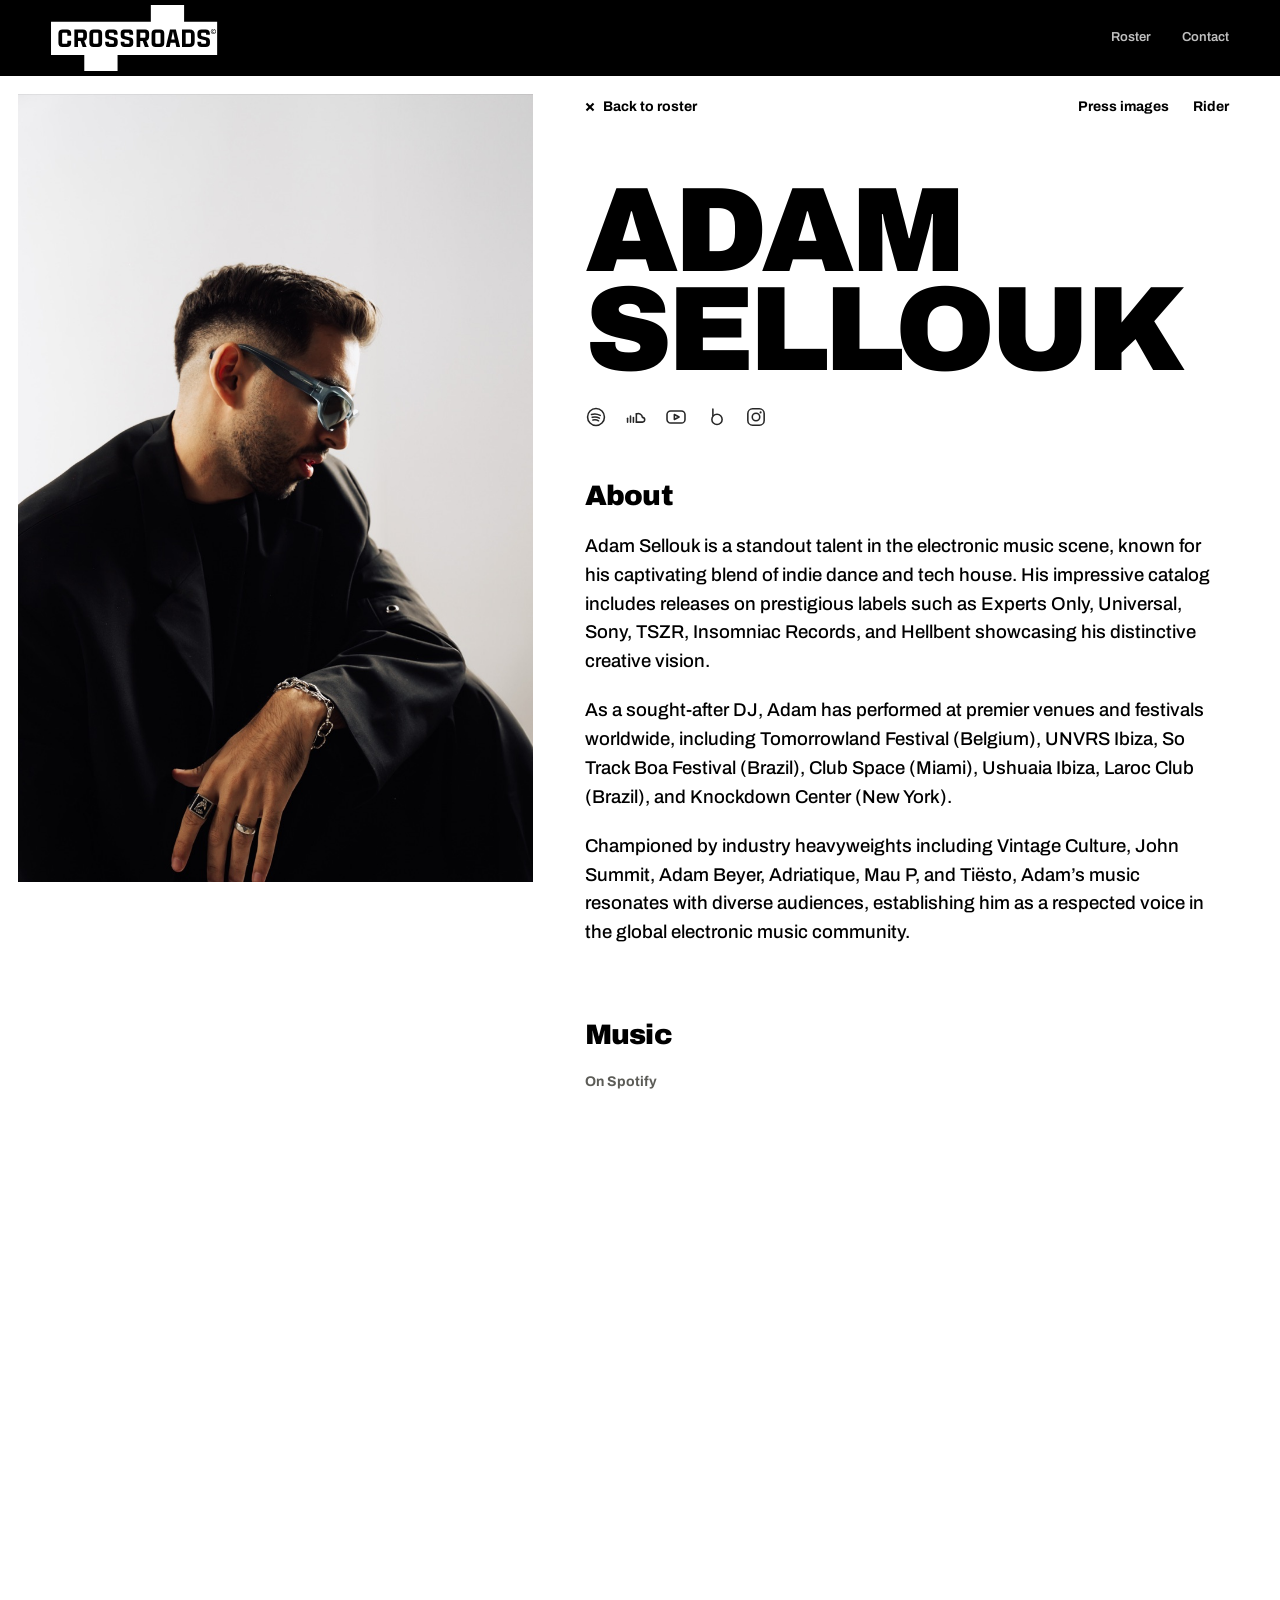
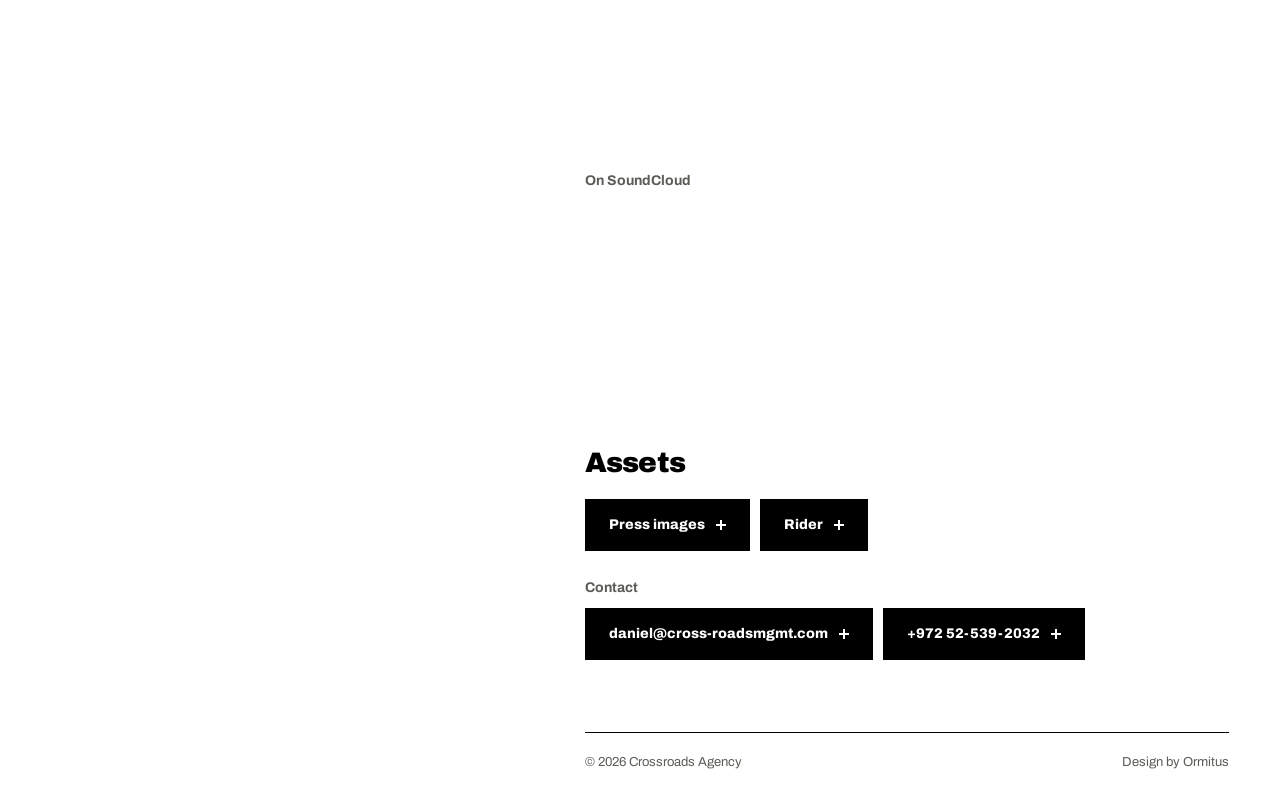
==== adam/index.html @ 52658d1e "Add files via upload" ====
<!DOCTYPE html>
<html lang="en" dir="ltr">
<head>
<meta charset="UTF-8">
<meta name="viewport" content="width=device-width, initial-scale=1">
<title>Adam Sellouk — CrossRoads</title>
<meta name="description" content="Adam Sellouk — press kit. Indie dance and tech house, released on Experts Only, Universal, Sony, TSZR, Insomniac Records and Hellbent.">
<link rel="canonical" href="https://cross-roadsmgmt.com/adam/">
<link rel="icon" href="/favicon.svg" type="image/svg+xml">
<link rel="apple-touch-icon" href="/apple-touch-icon.png">
<meta name="theme-color" content="#000000">

<meta property="og:type" content="profile">
<meta property="og:site_name" content="CrossRoads">
<meta property="og:title" content="Adam Sellouk — CrossRoads">
<meta property="og:description" content="Indie dance and tech house">
<meta property="og:url" content="https://cross-roadsmgmt.com/adam/">
<meta property="og:image" content="https://cross-roadsmgmt.com/og-adam.png">
<meta property="og:image:width" content="1200">
<meta property="og:image:height" content="630">
<meta name="twitter:card" content="summary_large_image">
<meta name="twitter:title" content="Adam Sellouk — CrossRoads">
<meta name="twitter:description" content="Indie dance and tech house">
<meta name="twitter:image" content="https://cross-roadsmgmt.com/og-adam.png">

<link rel="preconnect" href="https://fonts.googleapis.com">
<link rel="preconnect" href="https://fonts.gstatic.com" crossorigin>
<link href="https://fonts.googleapis.com/css2?family=Archivo:wdth,wght@62..125,400..900&display=swap" rel="stylesheet">
<link rel="stylesheet" href="/assets/site.css">
</head>
<body>

<header class="hdr">
  <a href="/" class="hdr__logo" aria-label="Crossroads home">
    <svg viewBox="0 0 1920 768" fill="currentColor" aria-hidden="true"><use href="/assets/sprite.svg#cr-logo"/></svg>
  </a>
  <nav class="hdr__nav">
    <a href="/#roster">Roster</a>
    <a href="#contact">Contact</a>
  </nav>
</header>

<main class="split">
  <div class="split__photo"><img src="/img/adam.jpg" alt="Adam Sellouk" width="900" height="1350"></div>

  <div class="split__main">
    <div class="tools">
      <a href="/#roster"><i class="plus" aria-hidden="true"></i> Back to roster</a>
      <div class="tools__r">
        <a href="#code" data-gate="PJe72EZjZfU4HYIisILSeEmXXsioqCdNggn5+yRUIaD/Q0JqX89Hp9evWNWt9dzDKXA0qPSvv3PWJjvt3l+cidhSe1Gx4Ky+qirXMx1v7O8kFDno1R3VD08jjjIcYJxhRBdz2xLCwJgMppKlyF1EBoeiL3kIDYpbt9gyPHim9P1yUZvRu3VEwahn6Kf7/NhghV5t+eifmzkB" target="_blank" rel="noopener noreferrer">Press images</a>
        <a href="#code" data-gate="k6uGiLALtRwDzR9jLOEF40akHAF155NMJGn5iGWj0S/Q7WYNERju96VxyMIGB3/1OfAr1sF807X+ogWqOHLla7mQJg3SfmtW6MqvGyMJXYX0F2L1st7qNbOgrfZ78xBkoFQ=" target="_blank" rel="noopener noreferrer">Rider</a>
      </div>
    </div>

    <h1 class="name">Adam Sellouk</h1>
    <div class="plats">
      <a href="https://open.spotify.com/artist/2T7HN3rqTpIn8OiVb0I5oq" target="_blank" rel="noopener noreferrer" title="Spotify" aria-label="Adam Sellouk on Spotify"><svg aria-hidden="true"><use href="/assets/sprite.svg#ic-spotify"/></svg></a>
      <a href="https://soundcloud.com/adamselloukmusic" target="_blank" rel="noopener noreferrer" title="SoundCloud" aria-label="Adam Sellouk on SoundCloud"><svg aria-hidden="true"><use href="/assets/sprite.svg#ic-soundcloud"/></svg></a>
      <a href="https://www.youtube.com/channel/UCDmCCNTCgRC53qXdgTt3yWA" target="_blank" rel="noopener noreferrer" title="YouTube" aria-label="Adam Sellouk on YouTube"><svg aria-hidden="true"><use href="/assets/sprite.svg#ic-youtube"/></svg></a>
      <a href="https://www.beatport.com/artist/adam-sellouk/950222" target="_blank" rel="noopener noreferrer" title="Beatport" aria-label="Adam Sellouk on Beatport"><svg aria-hidden="true"><use href="/assets/sprite.svg#ic-beatport"/></svg></a>
      <a href="https://www.instagram.com/adamsellouk/" target="_blank" rel="noopener noreferrer" title="Instagram" aria-label="Adam Sellouk on Instagram"><svg aria-hidden="true"><use href="/assets/sprite.svg#ic-instagram"/></svg></a>
    </div>

    <section class="sec rv">
      <h2>About</h2>
        <div class="prose">
          <p>Adam Sellouk is a standout talent in the electronic music scene, known for his captivating blend of indie dance and tech house. His impressive catalog includes releases on prestigious labels such as Experts Only, Universal, Sony, TSZR, Insomniac Records, and Hellbent showcasing his distinctive creative vision.</p>
          <p>As a sought-after DJ, Adam has performed at premier venues and festivals worldwide, including Tomorrowland Festival (Belgium), UNVRS Ibiza, So Track Boa Festival (Brazil), Club Space (Miami), Ushuaia Ibiza, Laroc Club (Brazil), and Knockdown Center (New York).</p>
          <p>Championed by industry heavyweights including Vintage Culture, John Summit, Adam Beyer, Adriatique, Mau P, and Tiësto, Adam’s music resonates with diverse audiences, establishing him as a respected voice in the global electronic music community.</p>
        </div>
    </section>

    <section class="sec rv">
      <h2>Music</h2>
        <div class="sc">
          <p class="sub">On Spotify</p>
          <iframe class="spotify" title="Adam Sellouk on Spotify" loading="lazy"
            allow="clipboard-write; encrypted-media; fullscreen; picture-in-picture"
            src="https://open.spotify.com/embed/artist/2T7HN3rqTpIn8OiVb0I5oq?utm_source=generator&theme=0" style="height:640px"></iframe>
        </div>
        <div class="sc">
          <p class="sub">On SoundCloud</p>
          <div class="sc__grid sc__grid--one" id="sc-grid"></div>
        </div>
    </section>

    <section class="sec rv" id="contact">
      <h2>Assets</h2>
        <div class="btns">
          <a class="btn" href="#code" data-gate="5B8bI5QBaD8uChgY7mgeUlo5tmLqDlgaOLEzAdMDK/EkPaXBpWCMkMZy0z5y8wiDi7TfRGv0dVJF1vL7BDt90DfV8Ha3YYYHlchCeV8qf+Rh99hyxbhFshSp5354pyoQ3mwZgj+A/viRH3rxh1aKOBjOW9TnUA6gQIss9NZILWvNoYeABHL4KN34DAJTe1f6R+jTt2CeVVk8" target="_blank" rel="noopener noreferrer"><span>Press images <i class="plus" aria-hidden="true"></i></span></a>
          <a class="btn" href="#code" data-gate="yd0tIvg8w7UwEi59t3p1pm08NctkrhximebQUMaAvUzDeXdeAL5Qvyxvh0DFFKZ5XmT/VxECbII0AMN90pwDtFZsuWA9SpJrcXebq5nxP40OobLXliRzGAiEZUWkZKfWaEI=" target="_blank" rel="noopener noreferrer"><span>Rider <i class="plus" aria-hidden="true"></i></span></a>
        </div>
        <p class="sub">Contact</p>
        <div class="btns">
          <a class="btn" href="mailto:daniel@cross-roadsmgmt.com"><span>daniel@cross-roadsmgmt.com <i class="plus" aria-hidden="true"></i></span></a>
          <a class="btn" href="tel:+972525392032"><span>+972 52-539-2032 <i class="plus" aria-hidden="true"></i></span></a>
        </div>
    </section>

    <div class="pfoot"><span>© 2026 Crossroads Agency</span><span>Design by Ormitus</span></div>
  </div>
</main>

<nav class="dock" aria-label="Quick links">
  <a href="#code" data-gate="tgmyK0HBJRm84Wy2f/+K1YUMIA/CVphUHQuBfOEV6Wep81/4FUrYHS+CdmKWtCvBTiRMjVcZrdJ6rzNtw20fcDF4CORBeile/8lIyb/F5XuSFiR+920+0SgoVXTsIOIleTA=" target="_blank" rel="noopener noreferrer">Rider</a><a href="#code" data-gate="8bZLD6gAHAOkQrGU873IYz/bXtd+o6APegdkGwKUwSqpXvAWQI3xisIw/C5ZNdEpXSp8QpNtAQRkGPNfkWadjMHUfXanfhPaH7UMnixHsdrnG62JWHaS++YwGEKUUy7Is4D/ZRq/IhsgAiP9lnUDnB/KkXFR2VAtbHjUFdfWl5DoDHNB70ar3AFK1b7PltHInqIaKNf9030e" target="_blank" rel="noopener noreferrer">Press images</a>
</nav>

<script>
/* His SoundCloud profile, one player (the profile widget lists his tracks). */
const p = new URLSearchParams({ url:'https://soundcloud.com/adamselloukmusic', color:'#000000', auto_play:'false', hide_related:'true',
  show_comments:'false', show_user:'true', show_reposts:'false', show_teaser:'false', visual:'false' });
document.getElementById('sc-grid').innerHTML =
  `<iframe title="Adam Sellouk on SoundCloud" loading="lazy" allow="autoplay" src="https://w.soundcloud.com/player/?${p}"></iframe>`;

const io = new IntersectionObserver(es => es.forEach(e => {
  if (e.isIntersecting) { e.target.classList.add('in'); io.unobserve(e.target); }
}), { rootMargin:'0px 0px -6% 0px', threshold:0.05 });
document.querySelectorAll('.rv').forEach(el => io.observe(el));
</script>
<script src="/assets/gate.js" defer></script>
</body>
</html>
---- assets/site.css ----
/* ============================================================
   CROSSROADS — prototype stylesheet (v2: less template, more mark)
   Same tokens as the live site. The only borrowed idea is the
   logo's own geometry: a stepped cross — each arm offset from the last.
   ============================================================ */
:root{
  --ink:#000;
  --paper:#fff;
  --ash:#8E8E88;
  --ash-text:#5C5C57;
  --line:rgba(0,0,0,.16);
  --line-inv:rgba(255,255,255,.2);
  --bar:clamp(56px,6.5vw,76px);
  --gut:clamp(16px,4vw,56px);
  --font:'Archivo','Helvetica Neue',Helvetica,Arial,sans-serif;
  --ease:cubic-bezier(.16,1,.3,1);
  --step:clamp(20px,4.2vw,64px);      /* the logo's offset between arms */
}
*,*::before,*::after{box-sizing:border-box}
html{-webkit-text-size-adjust:100%;scroll-behavior:smooth;scrollbar-color:var(--ink) var(--paper)}
body{margin:0;background:var(--paper);color:var(--ink);font-family:var(--font);
  font-weight:400;line-height:1.5;-webkit-font-smoothing:antialiased;overflow-x:hidden}
img,svg{display:block;max-width:100%}
button{font:inherit;color:inherit;border:0;background:none;cursor:pointer}
a{color:inherit;text-decoration:none}
::selection{background:var(--ink);color:var(--paper)}
:focus-visible{outline:2px solid currentColor;outline-offset:3px}
#roster,#contact{scroll-margin-top:var(--bar)}
.sr{position:absolute;width:1px;height:1px;overflow:hidden;clip:rect(0 0 0 0)}

.plus{position:relative;display:inline-block;width:1em;height:1em;flex:none}
.plus::before,.plus::after{content:"";position:absolute;background:currentColor}
.plus::before{inset:42% 0}
.plus::after{inset:0 42%}

/* ---------- header bar = the logo's horizontal arm ---------- */
.hdr{position:fixed;inset:0 0 auto 0;z-index:100;height:var(--bar);display:flex;align-items:center;
  gap:var(--gut);padding:0 var(--gut);background:var(--ink);color:#fff}
.hdr__logo{width:clamp(112px,13vw,168px)}
.hdr__nav{margin-left:auto;display:flex;gap:clamp(18px,2.4vw,36px)}
.hdr__nav a{font-size:13px;font-weight:600;opacity:.75;transition:opacity .25s}
.hdr__nav a:hover{opacity:1}

/* ---------- buttons ---------- */
.btn{display:inline-flex;align-items:center;gap:.8em;height:52px;padding:0 24px;background:#fff;color:var(--ink);
  font-size:14px;font-weight:800;position:relative;overflow:hidden}
.btn span{position:relative;z-index:1;display:inline-flex;align-items:center;gap:.8em}
.btn::before{content:"";position:absolute;inset:0;background:var(--ash);transform:scaleY(0);
  transform-origin:bottom;transition:transform .4s var(--ease)}
.btn{transition:transform .16s ease-out}
.btn:active{transform:scale(.97)}
@media (hover:hover){.btn:hover::before{transform:scaleY(1)}}
.btn .plus{font-size:10px;transition:transform .4s var(--ease)}
.btn:hover .plus{transform:rotate(90deg)}

/* ============================================================
   HOME — hero: letters of the stencil are windows onto the roster
   ============================================================ */
.hero{min-height:100svh;padding:calc(var(--bar) + 2vh) var(--gut) 0;background:var(--ink);color:#fff;
  display:flex;flex-direction:column;overflow:hidden}
.hero__stage{flex:1;display:flex;align-items:center;justify-content:center;min-height:0;
  padding:clamp(12px,3vh,40px) 0}
.hero__mark{width:min(100%,calc((100svh - var(--bar) - 150px) * 2.5));color:#fff}
.hero__mark svg{width:100%;height:auto;overflow:visible}
#windows{transition:transform 1.6s cubic-bezier(.77,0,.175,1)}
#windows.snap{transition:none}
.hero__row{display:flex;flex-wrap:wrap;align-items:center;justify-content:space-between;
  gap:16px 32px;padding-bottom:clamp(20px,4vh,36px)}
.hero__line{margin:0;max-width:34ch;font-size:clamp(14px,1.2vw,16px);font-weight:500;
  color:rgba(255,255,255,.78)}
.hero__actions{display:flex;gap:10px;flex-wrap:wrap}

/* ---------- roster: five full-height strips, the hovered one opens ----------
   The logo's horizontal bar, cut into five. Photography leads, names sit on the photo. */
.roster{background:var(--paper);color:var(--ink);padding:clamp(24px,4vw,56px) var(--gut)}
.strips{display:flex;height:min(84svh,820px);min-height:520px;gap:2px}
.strip{position:relative;flex:1;overflow:hidden;background:#111;color:#fff;
  transition:flex .6s var(--ease)}
.strip img{position:absolute;inset:0;width:100%;height:100%;object-fit:cover;object-position:50% 20%;
  transform:scale(1.04);transition:transform .8s var(--ease)}
.strip::after{content:"";position:absolute;inset:auto 0 0 0;height:45%;
  background:linear-gradient(to top,rgba(0,0,0,.8),transparent);pointer-events:none}
.strip__cover{position:absolute;inset:0;z-index:2}
.strip__meta{position:absolute;z-index:3;left:18px;right:12px;bottom:18px;display:flex;flex-direction:column;gap:12px}
.strip__name{margin:0;font-size:clamp(18px,1.9vw,30px);font-weight:900;letter-spacing:-.03em;text-transform:uppercase;
  line-height:1;transition:font-size .5s var(--ease)}
.strip__plats{display:flex;gap:14px;position:relative;z-index:4;opacity:0;transform:translateY(6px);
  transition:opacity .3s ease-out,transform .3s ease-out}
.strip__plats svg{width:19px;height:19px}
.strip:focus-within{flex:3}
.strip:focus-within .strip__plats{opacity:1;transform:none}
@media (hover:hover){
  .strips:hover .strip{flex:.8}
  .strips .strip:hover{flex:3}
  .strip:hover img{transform:none}
  .strip:hover .strip__name{font-size:clamp(28px,3.4vw,52px)}
  .strip:hover .strip__plats{opacity:1;transform:none}
}
@media (max-width:760px){
  .strips{flex-direction:column;height:auto;min-height:0}
  .strip{flex:none;height:30svh;min-height:200px}
  .strip__name{font-size:clamp(26px,8vw,40px)}
  .strip__plats{opacity:1;transform:none}
}

/* ---------- footer ---------- */
.ftr{background:var(--ink);color:#fff;padding:clamp(56px,10vh,110px) var(--gut) 24px}
.ftr__cta{margin:0;font-size:clamp(52px,9vw,96px);font-weight:900;line-height:.86;letter-spacing:-.04em;
  text-transform:uppercase}
.ftr__row{margin-top:clamp(28px,5vh,56px);display:flex;flex-wrap:wrap;align-items:center;gap:20px 32px}
.ftr__tel{font-size:clamp(17px,1.6vw,22px);font-weight:700;font-variant-numeric:tabular-nums}
.ftr__tel:hover{text-decoration:underline;text-underline-offset:5px}
.ftr__base{margin-top:clamp(48px,8vh,96px);padding-top:18px;border-top:1px solid var(--line-inv);display:flex;
  justify-content:space-between;gap:16px;flex-wrap:wrap;color:rgba(255,255,255,.65);font-size:13px}

/* ============================================================
   ARTIST PAGE — sticky portrait left, plain content right
   ============================================================ */
.split{display:grid;grid-template-columns:minmax(0,5fr) minmax(0,7fr);padding-top:var(--bar)}
.split__photo{position:sticky;top:var(--bar);height:calc(100svh - var(--bar));background:var(--paper);padding:clamp(10px,1.4vw,22px) 0 clamp(10px,1.4vw,22px) clamp(10px,1.4vw,22px)}
.split__photo img{width:100%;height:100%;object-fit:cover;object-position:50% 18%;background:var(--ink)}
.split__main{min-width:0;padding:0 var(--gut) 0 clamp(24px,4vw,64px)}
.tools{display:flex;justify-content:space-between;gap:16px;padding:20px 0;font-size:14px;font-weight:700}
.tools a{white-space:nowrap;display:inline-flex;align-items:center;gap:.6em}
.tools a:hover{text-decoration:underline;text-underline-offset:5px}
.tools__r{display:flex;gap:24px}
.tools .plus{transform:rotate(45deg);font-size:10px}
.name{margin:clamp(24px,5vh,56px) 0 0;font-size:clamp(56px,9.4vw,168px);font-weight:900;line-height:.82;
  letter-spacing:-.04em;text-transform:uppercase;text-wrap:balance}
.plats{display:flex;gap:18px;margin:clamp(20px,3vh,30px) 0 0}
.plats a{display:block;opacity:.85;transition:opacity .2s}
.plats a:hover{opacity:1}
.plats svg{width:22px;height:22px}
.sec{padding:clamp(36px,6vh,64px) 0 0}
.sec h2{margin:0 0 clamp(14px,2.4vh,22px);font-size:clamp(22px,2.2vw,30px);font-weight:900;letter-spacing:-.025em;line-height:1}
.prose p{text-wrap:pretty;margin:0 0 1.1em;max-width:58ch;font-size:clamp(17px,1.45vw,20px);line-height:1.55;font-weight:500}
.sub{margin:0 0 10px;font-size:14px;font-weight:700;color:var(--ash-text)}
.sc{margin-bottom:28px}
.spotify{display:block;width:100%;height:420px;border:0}
.sc__grid{display:grid;gap:10px;grid-template-columns:1fr}
@media (min-width:1200px){.sc__grid{grid-template-columns:1fr 1fr}}
.sc__grid iframe{display:block;width:100%;height:166px;border:0}
.spec{margin:0 0 22px}
.spec h3{margin:0 0 6px;font-size:16px;font-weight:800}
.spec ul{margin:0;padding:0;list-style:none;font-size:16px;font-weight:500;line-height:1.6}
.btns{display:flex;gap:10px;flex-wrap:wrap}
.btns + .sub{margin-top:26px}
.split__main .btn{background:var(--ink);color:#fff}
.split__main .btn::before{background:var(--ash-text)}
.pfoot{margin-top:clamp(48px,8vh,96px);padding:20px 0 40px;border-top:1px solid var(--ink);display:flex;
  justify-content:space-between;gap:16px;flex-wrap:wrap;color:var(--ash-text);font-size:13px}

@media (max-width:900px){
  .split{grid-template-columns:1fr}
  .split__photo{position:relative;top:0;height:auto;aspect-ratio:4/5;padding:clamp(10px,3vw,16px)}
  .split__main{padding:0 var(--gut) 84px}
  .dock{display:flex}
}
@media (max-width:520px){.tools{gap:10px;font-size:13px}.tools__r{gap:14px}}
/* mobile dock: Press images + Rider stay in reach */
.dock{display:none;position:fixed;inset:auto 0 0 0;z-index:90;background:var(--ink);color:#fff;
  border-top:1px solid var(--line-inv)}
.dock a{flex:1;height:56px;display:grid;place-items:center;font-size:14px;font-weight:800}
.dock a + a{border-left:1px solid var(--line-inv)}

/* reveal on scroll */
.rv{opacity:0;transform:translateY(18px);transition:opacity .5s var(--ease),transform .5s var(--ease)}
.rv.in{opacity:1;transform:none}
@media (prefers-reduced-motion:reduce){
  .rv{opacity:1;transform:none;transition:none}
  #windows{transition:none}
  .strip,.strip img,.strip__name{transition:none}
  html{scroll-behavior:auto}
}

/* ============================================================
   Artist page components (carried over from the live pages, restyled light)
   ============================================================ */
.visually-hidden{position:absolute;width:1px;height:1px;margin:-1px;padding:0;overflow:hidden;clip:rect(0 0 0 0);white-space:nowrap;border:0}
.sec h2 em{font-style:normal;color:var(--ash-text)}
.bio__fig{margin:clamp(22px,3vh,32px) 0 0;max-width:520px}
.bio__fig img{width:100%;height:auto}
.prose--lc p::first-letter{text-transform:none}
.prose b{font-weight:800}
.sec .sc:first-of-type{margin-top:0}
.assets,.contact,.contact__grp{display:flex;flex-wrap:wrap;gap:10px}
.contact{gap:clamp(20px,3.5vw,44px);margin-top:22px;align-items:flex-start}
.contact__grp .sub{width:100%;margin:0 0 4px}
.assets + .sub,.assets + .contact{margin-top:26px}
.flag{letter-spacing:0;line-height:1}

/* chips: labels, supporters, brand values */
.decks{display:flex;flex-wrap:wrap;gap:6px;margin-top:10px}
.decks span{font-size:14px;font-weight:700;padding:6px 11px;box-shadow:inset 0 0 0 1px var(--ink)}
.labels{margin:0 0 28px;display:flex;flex-wrap:wrap;align-items:baseline;gap:6px 0;font-size:17px;line-height:1.6;font-weight:600}
.labels span{display:inline-flex;align-items:baseline;gap:8px}
.labels span:not(:last-child)::after{content:"+";margin:0 12px;color:var(--ash);font-weight:800}
.labels .labels__more{color:var(--ash-text);font-size:15px;font-weight:500}
.labels a{font-size:13px;font-weight:800;padding:3px 8px;box-shadow:inset 0 0 0 1px var(--ink);white-space:nowrap}
.labels a:hover{background:var(--ink);color:#fff}

/* Mess (Mishell's own community, kept in their own red) */
.mess__logo img{width:clamp(132px,17vw,222px);height:auto}
.mess__actions{display:flex;flex-wrap:wrap;gap:8px;margin-top:22px}
.split__main .btn.btn--mess{background:#DD3235;color:#fff}
.split__main .btn.btn--mess::before{background:#B2262A}

/* Mishell: gigs + dot map on its own black plate */
.gigs__head{display:grid;gap:18px;margin-bottom:24px}
.gigs__decks .sub{margin:0}
.mapwrap{background:var(--ink);padding:clamp(14px,2.4vw,28px)}
.map{position:relative;width:100%;margin:0 auto;aspect-ratio:180/69}
.map__dots,.map__lines,.map__pins{position:absolute;inset:0;width:100%;height:100%}
.map__lines,.map__pins{pointer-events:none}
.map__lines line{stroke:rgba(255,255,255,.32);stroke-width:1}
.map__pin{position:absolute;width:6px;height:6px;margin:-3px 0 0 -3px;background:#fff;border-radius:50%}
.map__label{position:absolute;white-space:nowrap;font-size:9px;font-weight:700;letter-spacing:.06em;text-transform:uppercase;
  color:rgba(255,255,255,.92);display:flex;align-items:center;gap:5px}
.map__label .flag{font-size:11px}
.map__label--l{transform:translate(-100%,-50%)}
.map__label--r{transform:translate(0,-50%)}
@media (max-width:900px){
  .map{aspect-ratio:180/104}
  .map__label{font-size:8px;letter-spacing:.03em;line-height:1.2;white-space:normal;max-width:34vw}
  .map__label .flag{font-size:9px}
  .map__pin{width:5px;height:5px;margin:-2.5px 0 0 -2.5px}
}

/* releases: each one a plain link row */
.rel{display:grid;gap:0;margin-bottom:28px}
.rel__item{display:flex;flex-wrap:wrap;align-items:baseline;gap:4px 16px;padding:14px 0;border-top:1px solid var(--line)}
.rel__item:last-child{border-bottom:1px solid var(--line)}
.rel__name{font-size:clamp(18px,1.8vw,22px);font-weight:800;letter-spacing:-.02em}
.rel__label{font-size:14px;font-weight:600;color:var(--ash-text)}
.rel__go{margin-left:auto;display:inline-flex;align-items:center;gap:8px;font-size:14px;font-weight:800}
.rel__go .plus{font-size:10px;transition:transform .35s var(--ease)}
@media (hover:hover){.rel__item:hover{background:var(--ink);color:#fff;padding-left:12px;padding-right:12px}
  .rel__item:hover .rel__label{color:rgba(255,255,255,.7)}.rel__item:hover .rel__go .plus{transform:rotate(90deg)}
  .rel__item{transition:background .25s var(--ease),padding .25s var(--ease)}}

/* live sets with a preview */
.sets{display:grid;gap:14px;grid-template-columns:1fr}
@media (min-width:1100px){.sets{grid-template-columns:1fr 1fr}}
.set{display:grid;gap:10px}
.set__shot{position:relative;display:block;aspect-ratio:16/9;overflow:hidden;background:#111}
.set__shot img{width:100%;height:100%;object-fit:cover;transition:transform .5s var(--ease)}
.set__play{position:absolute;inset:0;margin:auto;width:46px;height:46px;background:rgba(0,0,0,.6);border-radius:50%}
.set__play::before{content:"";position:absolute;top:50%;left:52%;transform:translate(-50%,-50%);border-style:solid;
  border-width:8px 0 8px 13px;border-color:transparent transparent transparent #fff}
.set__name{display:flex;align-items:center;gap:8px;font-size:15px;font-weight:800}
.set__name svg{width:14px;height:14px;flex:none;opacity:.6}
@media (hover:hover){.set:hover .set__shot img{transform:scale(1.04)}}

/* upcoming shows */
.list{list-style:none;margin:0;padding:0}
.list li{display:flex;align-items:baseline;gap:14px;padding:13px 0;border-top:1px solid var(--line);font-size:clamp(15px,1.4vw,18px)}
.list li:last-child{border-bottom:1px solid var(--line)}
.list .place{font-weight:700}
.list .loc{margin-left:auto;display:inline-flex;align-items:center;gap:7px;font-size:13px;font-weight:700;color:var(--ash-text);white-space:nowrap}
.list .flag{font-size:16px}

/* Mentesh brand book */
.brand{display:grid;gap:clamp(18px,3vw,40px);grid-template-columns:1fr}
@media (min-width:1100px){.brand{grid-template-columns:1.2fr 1fr}}
.brand__note{margin-top:28px;max-width:72ch}
.plate{margin:28px 0 0;background:#fff;box-shadow:0 0 0 1px var(--line)}
.plate figcaption{margin:0;padding:12px 0 10px}
.plate img{width:100%;height:auto;display:block}
.pal{margin-top:28px}
.pal__row{display:flex;flex-wrap:wrap;gap:8px}
.sw{display:flex;align-items:flex-end;width:clamp(96px,10vw,130px);height:clamp(66px,7vw,88px);padding:8px;background:var(--c);
  box-shadow:inset 0 0 0 1px var(--line);font-size:12px;font-weight:700;letter-spacing:.04em;color:#191919}
.sw[style*="#5b5b5b"],.sw[style*="#191919"],.sw[style*="#303445"],.sw[style*="#293034"],.sw[style*="#ae5b2f"]{color:rgba(255,255,255,.88)}
.btn svg{width:14px;height:14px;flex:none}
.plats svg{flex:none}
.contact > .sub{width:100%;margin:0 0 -2px}

/* ---------- code gate (assets/gate.js) ---------- */
.gate{border:0;padding:0;background:var(--ink);color:#fff;width:min(92vw,380px);margin:auto}
.gate::backdrop{background:rgba(0,0,0,.72)}
.gate__form{display:grid;gap:14px;padding:28px}
.gate__label{font-size:14px;font-weight:800}
.gate__input{height:52px;padding:0 16px;background:transparent;color:#fff;border:0;box-shadow:inset 0 0 0 1px rgba(255,255,255,.5);
  font:inherit;font-size:22px;font-weight:800;letter-spacing:.3em;border-radius:0}
.gate__input:focus-visible{outline:2px solid #fff;outline-offset:2px}
.gate__err{margin:0;font-size:14px;font-weight:700;color:#fff}
.gate__err::before{content:"";display:inline-block;width:8px;height:8px;margin-right:8px;background:#fff}
.gate__row{display:flex;gap:10px}
.gate__go,.gate__x{height:48px;padding:0 22px;font-size:14px;font-weight:800;border-radius:0}
.gate__go{background:#fff;color:var(--ink)}
.gate__go:active{transform:scale(.97)}
.gate__x{background:transparent;color:#fff;box-shadow:inset 0 0 0 1px rgba(255,255,255,.4)}
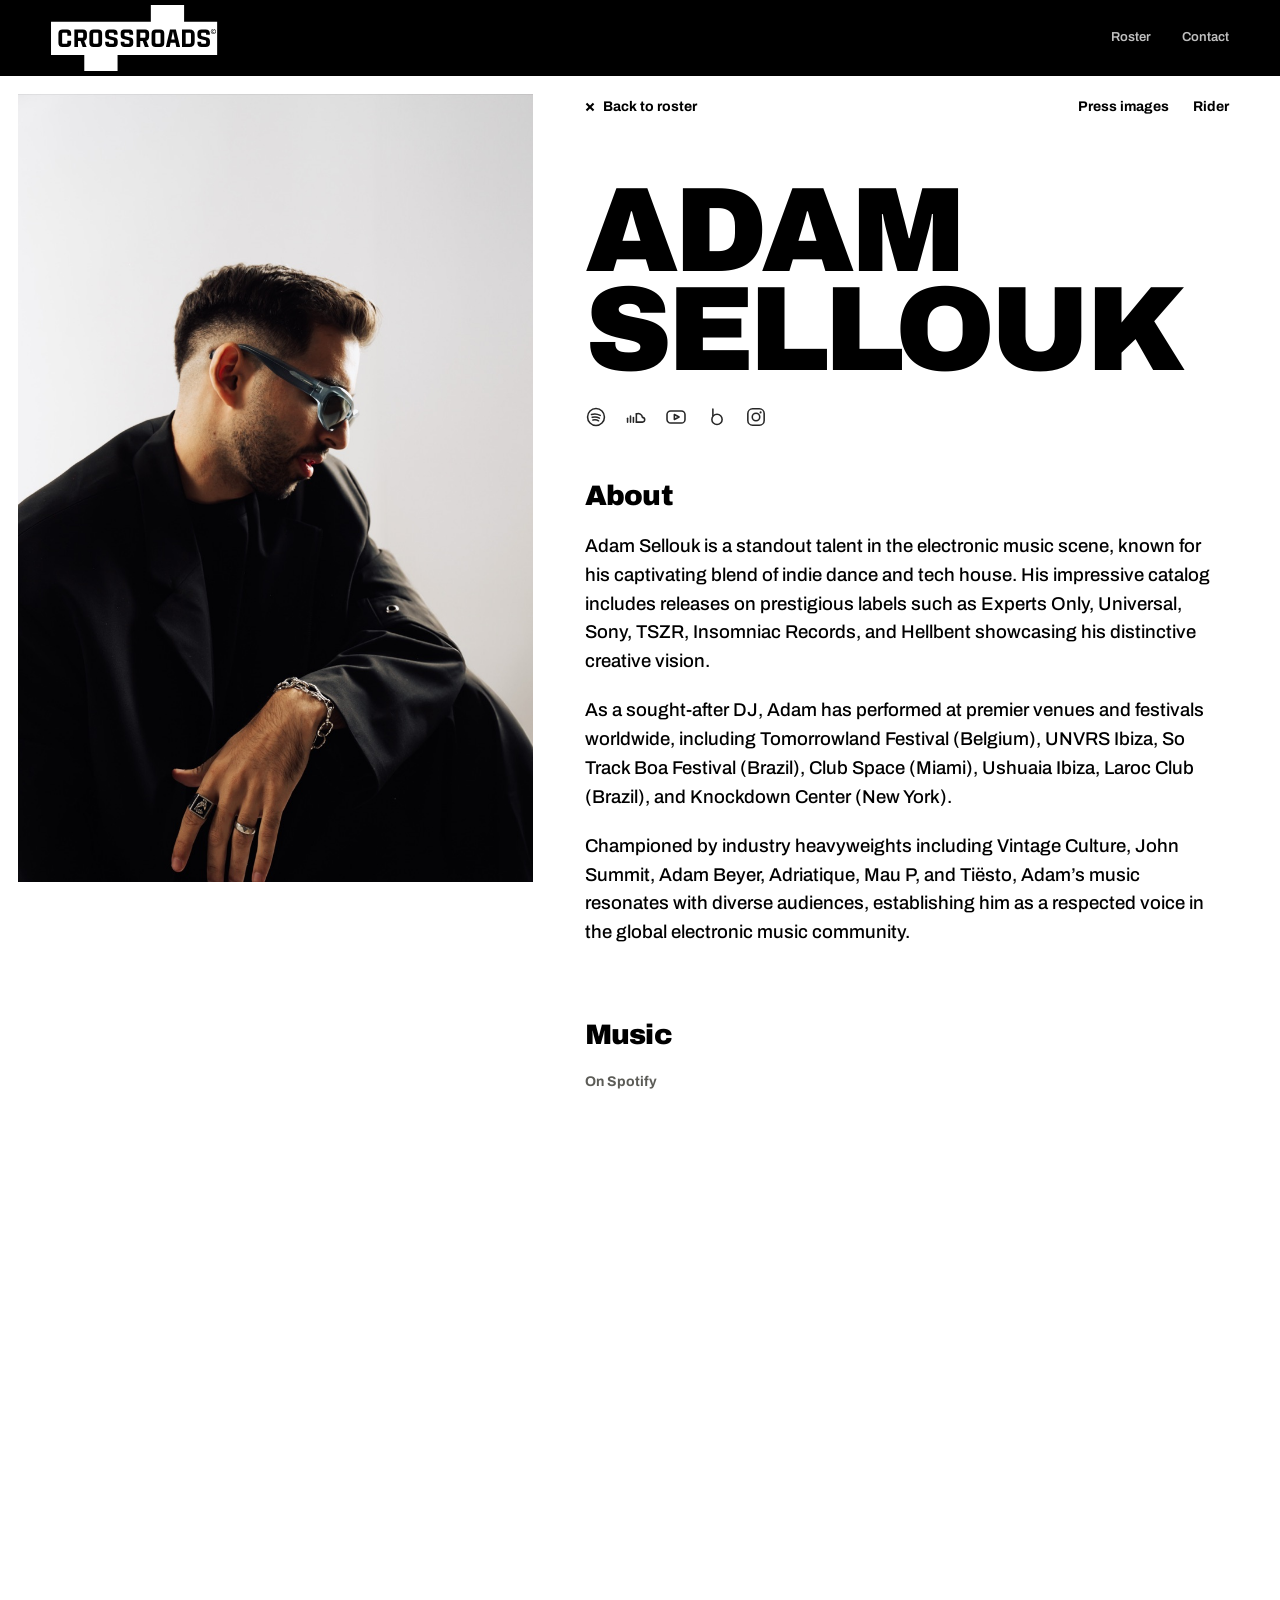
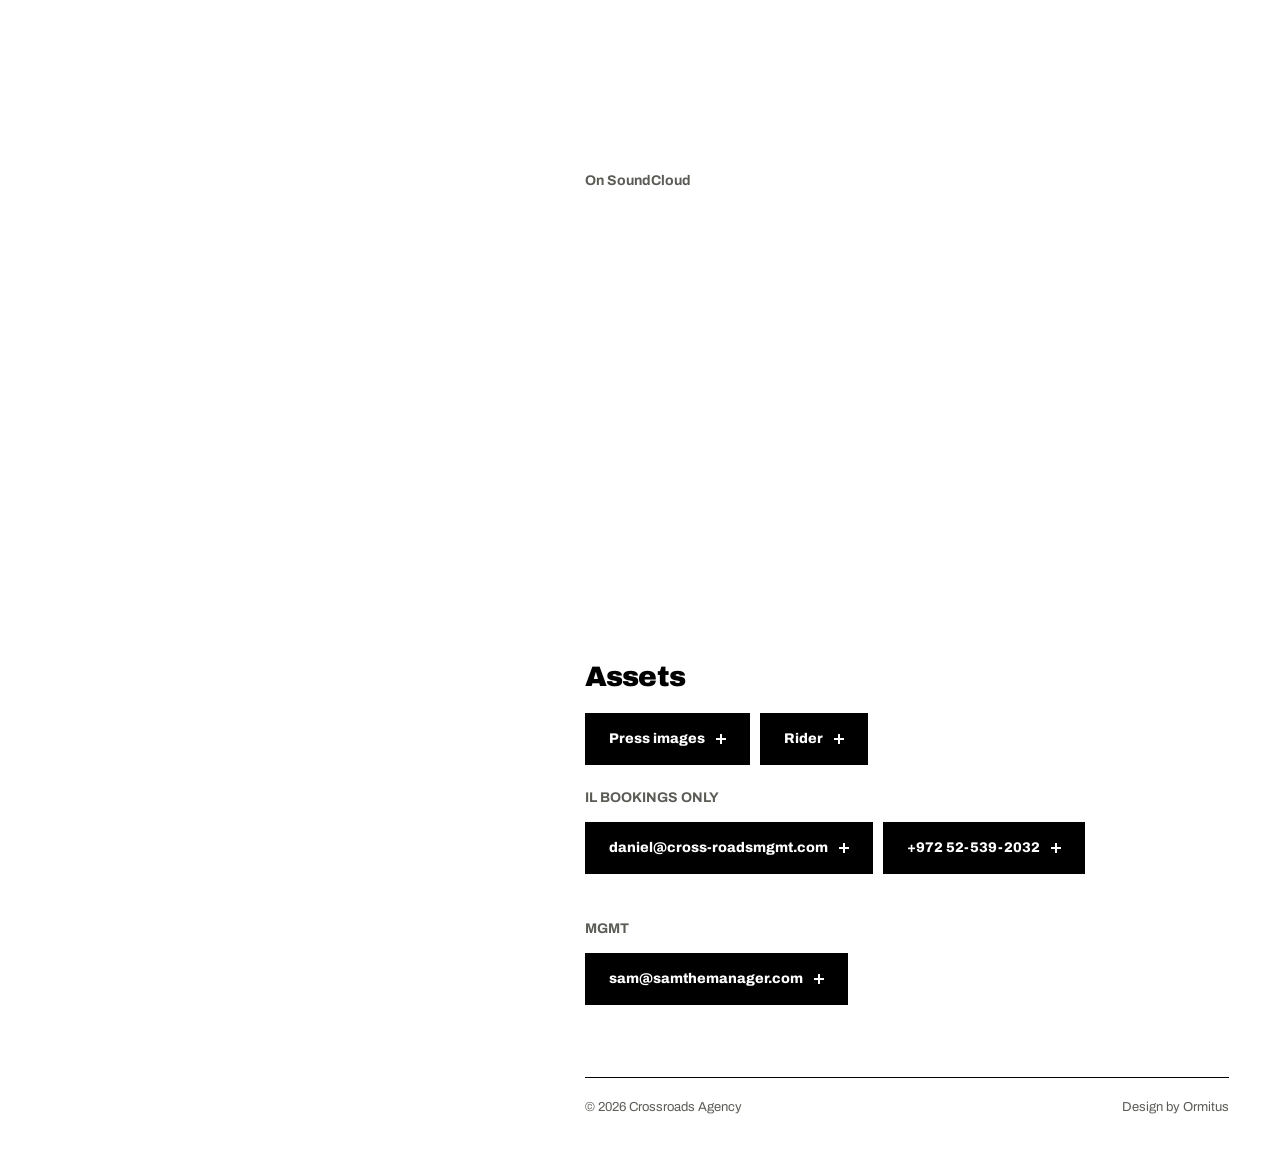
==== commit 1d5a48a2: "Add files via upload" ====
--- a/adam/index.html
+++ b/adam/index.html
@@ -90,10 +90,16 @@
           <a class="btn" href="#code" data-gate="5B8bI5QBaD8uChgY7mgeUlo5tmLqDlgaOLEzAdMDK/EkPaXBpWCMkMZy0z5y8wiDi7TfRGv0dVJF1vL7BDt90DfV8Ha3YYYHlchCeV8qf+Rh99hyxbhFshSp5354pyoQ3mwZgj+A/viRH3rxh1aKOBjOW9TnUA6gQIss9NZILWvNoYeABHL4KN34DAJTe1f6R+jTt2CeVVk8" target="_blank" rel="noopener noreferrer"><span>Press images <i class="plus" aria-hidden="true"></i></span></a>
           <a class="btn" href="#code" data-gate="yd0tIvg8w7UwEi59t3p1pm08NctkrhximebQUMaAvUzDeXdeAL5Qvyxvh0DFFKZ5XmT/VxECbII0AMN90pwDtFZsuWA9SpJrcXebq5nxP40OobLXliRzGAiEZUWkZKfWaEI=" target="_blank" rel="noopener noreferrer"><span>Rider <i class="plus" aria-hidden="true"></i></span></a>
         </div>
-        <p class="sub">Contact</p>
-        <div class="btns">
-          <a class="btn" href="mailto:daniel@cross-roadsmgmt.com"><span>daniel@cross-roadsmgmt.com <i class="plus" aria-hidden="true"></i></span></a>
-          <a class="btn" href="tel:+972525392032"><span>+972 52-539-2032 <i class="plus" aria-hidden="true"></i></span></a>
+        <div class="contact">
+          <div class="contact__grp">
+            <p class="sub">IL BOOKINGS ONLY</p>
+            <a class="btn" href="mailto:daniel@cross-roadsmgmt.com"><span>daniel@cross-roadsmgmt.com <i class="plus" aria-hidden="true"></i></span></a>
+            <a class="btn" href="tel:+972525392032"><span>+972 52-539-2032 <i class="plus" aria-hidden="true"></i></span></a>
+          </div>
+          <div class="contact__grp">
+            <p class="sub">MGMT</p>
+            <a class="btn" href="mailto:sam@samthemanager.com"><span>sam@samthemanager.com <i class="plus" aria-hidden="true"></i></span></a>
+          </div>
         </div>
     </section>
 
--- a/assets/site.css
+++ b/assets/site.css
@@ -290,3 +290,7 @@
 .gate__go{background:#fff;color:var(--ink)}
 .gate__go:active{transform:scale(.97)}
 .gate__x{background:transparent;color:#fff;box-shadow:inset 0 0 0 1px rgba(255,255,255,.4)}
+
+/* single SoundCloud profile player (Dor Danino) */
+.sc__grid.sc__grid--one{grid-template-columns:1fr}
+.sc__grid--one iframe{height:380px}
